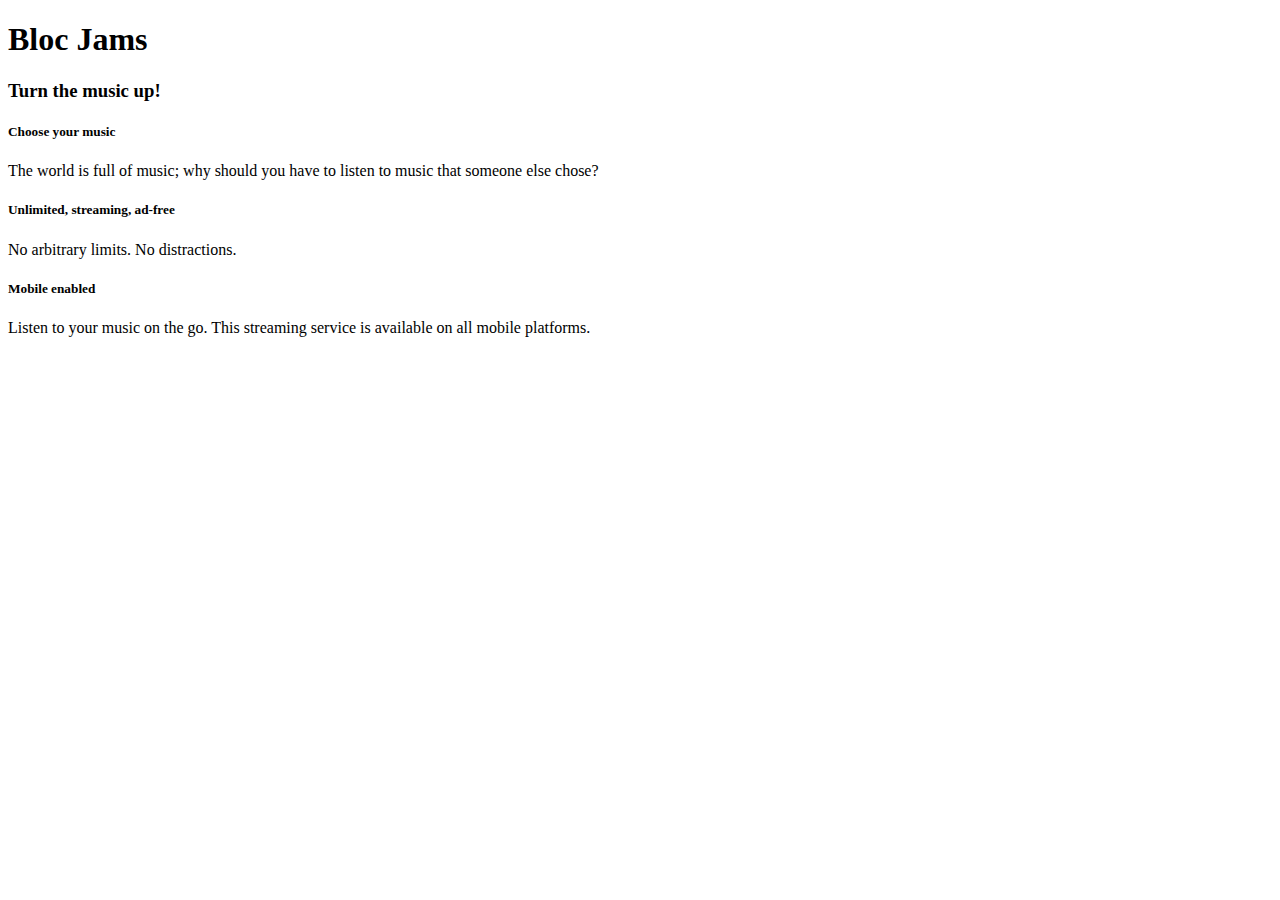
==== index.html @ f4cc6b8f "Assignment 2 basic html completed" ====
<!DOCTYPE html>

<html>
     <head>
       <title>Bloc Jams</title>
     </head>
     <body>
          <nav> <!-- navigation bar -->
          </nav>

          <section> <!-- hero content -->
            <h1>Bloc Jams</h1>
            <h3>Turn the music up!</h3>
          </section>

          <section> <!-- selling points -->
              <div>
                  <h5>Choose your music</h5>
                  <p>The world is full of music; why should you have to listen to music that someone else chose?</p>
              </div>
              <div>
                  <h5>Unlimited, streaming, ad-free</h5>
                  <p>No arbitrary limits. No distractions.</p>
              </div>
              <div>
                  <h5>Mobile enabled</h5>
                  <p>Listen to your music on the go. This streaming service is available on all mobile platforms.</p>
              </div>
          </section>
     </body>
</html>
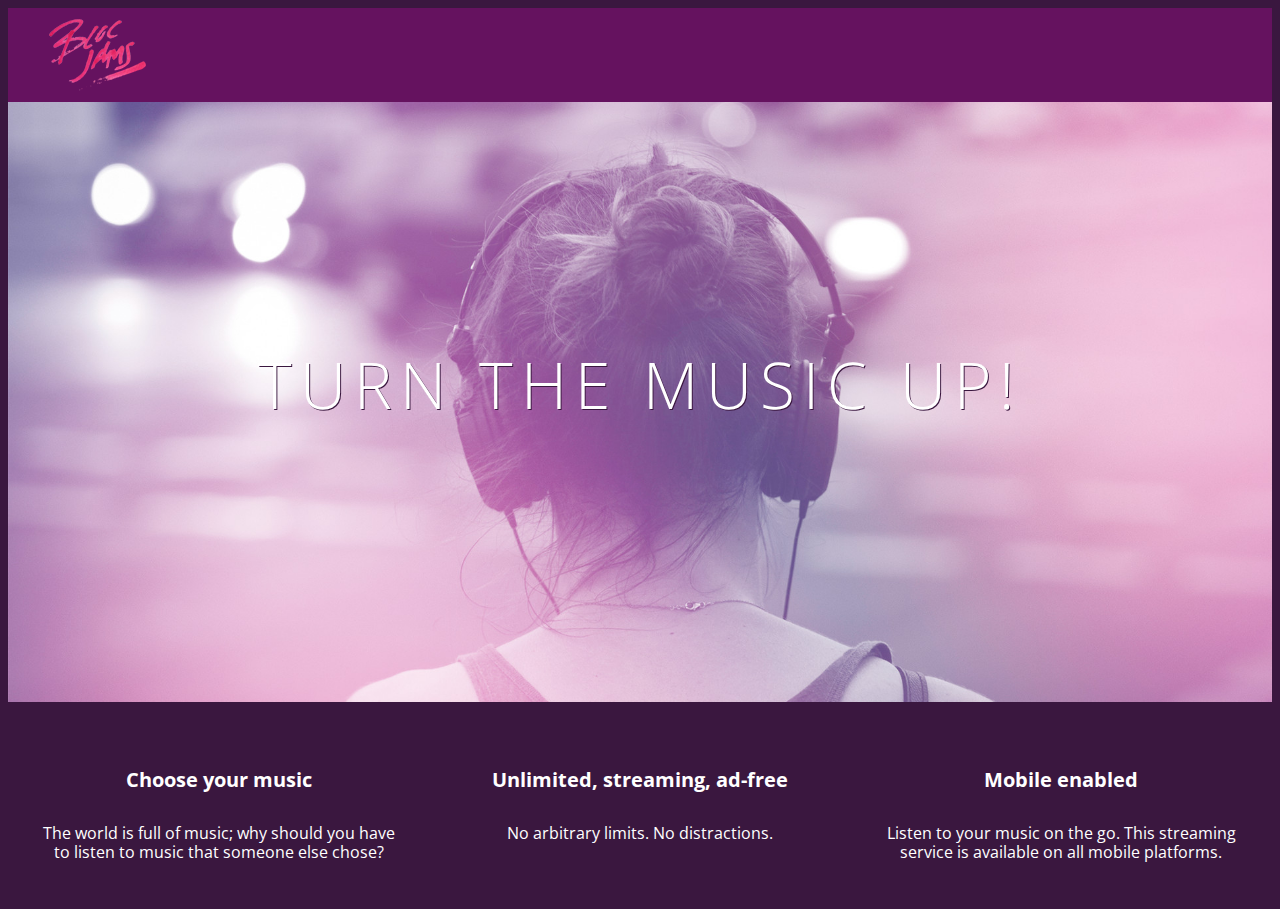
==== commit 6d200f39: "Checkpoint-3-completed" ====
--- a/index.html
+++ b/index.html
@@ -3,28 +3,35 @@
 <html>
      <head>
        <title>Bloc Jams</title>
+       <link rel="stylesheet" type="text/css" href="http://fonts.googleapis.com/css?family=Open+Sans:400,800,600,700,300">
+       <link rel="stylesheet" type="text/css" href="http://code.ionicframework.com/ionicons/2.0.1/css/ionicons.min.css">
+       <link rel="stylesheet" type="text/css" href="styles/normalize.css">
+       <link rel="stylesheet" type="text/css" href="styles/main.css">
      </head>
-     <body>
-          <nav> <!-- navigation bar -->
+     <body class="landing">
+          <nav class="navbar"> <!-- navigation bar -->
+            <img src="assets/images/bloc_jams_logo.png" alt="bloc jams logo" class="logo">
           </nav>
 
-          <section> <!-- hero content -->
-            <h1>Bloc Jams</h1>
-            <h3>Turn the music up!</h3>
+          <section class="hero-content"> <!-- hero content -->
+            <h1 class="hero-title">Turn the music up!</h1>
           </section>
 
-          <section> <!-- selling points -->
-              <div>
-                  <h5>Choose your music</h5>
-                  <p>The world is full of music; why should you have to listen to music that someone else chose?</p>
+          <section class="selling-points"> <!-- selling points -->
+              <div class="point">
+                  <span class="ion-music-note"></span>
+                  <h5 class="point-title">Choose your music</h5>
+                  <p class="point-description">The world is full of music; why should you have to listen to music that someone else chose?</p>
               </div>
-              <div>
-                  <h5>Unlimited, streaming, ad-free</h5>
-                  <p>No arbitrary limits. No distractions.</p>
+              <div class="point">
+                  <span class="ion-radio-waves"></span>
+                  <h5 class="point-title">Unlimited, streaming, ad-free</h5>
+                  <p class="point-description">No arbitrary limits. No distractions.</p>
               </div>
-              <div>
-                  <h5>Mobile enabled</h5>
-                  <p>Listen to your music on the go. This streaming service is available on all mobile platforms.</p>
+              <div class="point">
+                  <span class="ion-iphone"></span>
+                  <h5 class="point-title">Mobile enabled</h5>
+                  <p class="point-description">Listen to your music on the go. This streaming service is available on all mobile platforms.</p>
               </div>
           </section>
      </body>
--- a/styles/main.css
+++ b/styles/main.css
@@ -0,0 +1,77 @@
+html {
+  height:100%; /* makes sure our HTML takes up 100% of the browser window */
+  font-size:100%;
+}
+
+body {
+  font-family: 'Open Sans';  /* sets our font to the "Open Sans" typeface */
+  color: white;              /* sets the text color to white */
+  min-height: 100%;          /* says the height of the body must be, at minimum, 100% of the window */
+}
+
+body.landing {
+  background-color: rgb(58,23,63);  /* sets the background color to an RGB value (see below) */
+}
+
+.navbar {
+  padding: 0.5rem;
+  background-color: rgb(101,18,95);
+}
+
+.navbar .logo {
+  position: relative;
+  left: 2rem;
+}
+
+.hero-content {
+  position: relative;
+  min-height: 600px;
+  background-image: url(../assets/images/bloc_jams_bg.jpg);
+  background-repeat: no-repeat;
+  background-position: center center;
+  background-size: cover;
+}
+
+.hero-content .hero-title {
+  position: absolute;
+  top: 40%;
+  -webkit-transform: translateY(-50%);
+  -moz-transform: translateY(-50%);
+  -ms-transform: translateY(-50%);
+  transform: translateY(-50%);
+  width: 100%;
+  text-align: center;
+  font-size: 4rem;
+  font-weight: 300;
+  text-transform: uppercase;
+  letter-spacing: 0.5rem;
+  text-shadow: 1px 1px 0px rgb(58,23,63);
+}
+
+.selling-points {
+  position: relative;
+  display: table;
+  width: 100%;
+  -webkit-box-sizing: border-box;
+  -moz-box-sizing: border-box;
+  box-sizing: border-box;
+}
+
+.point {
+     display: table-cell;
+     position: relative;
+     width: 33.3%;
+     padding: 2rem;
+     text-align: center;
+ }
+
+ .point .point-title {
+     font-size: 1.25rem;
+ }
+ 
+ .ion-music-note,
+ .ion-radio-waves,
+ .ion-iphone {
+     color: rgb(233,50,117);
+     font-size: 5rem;
+ }
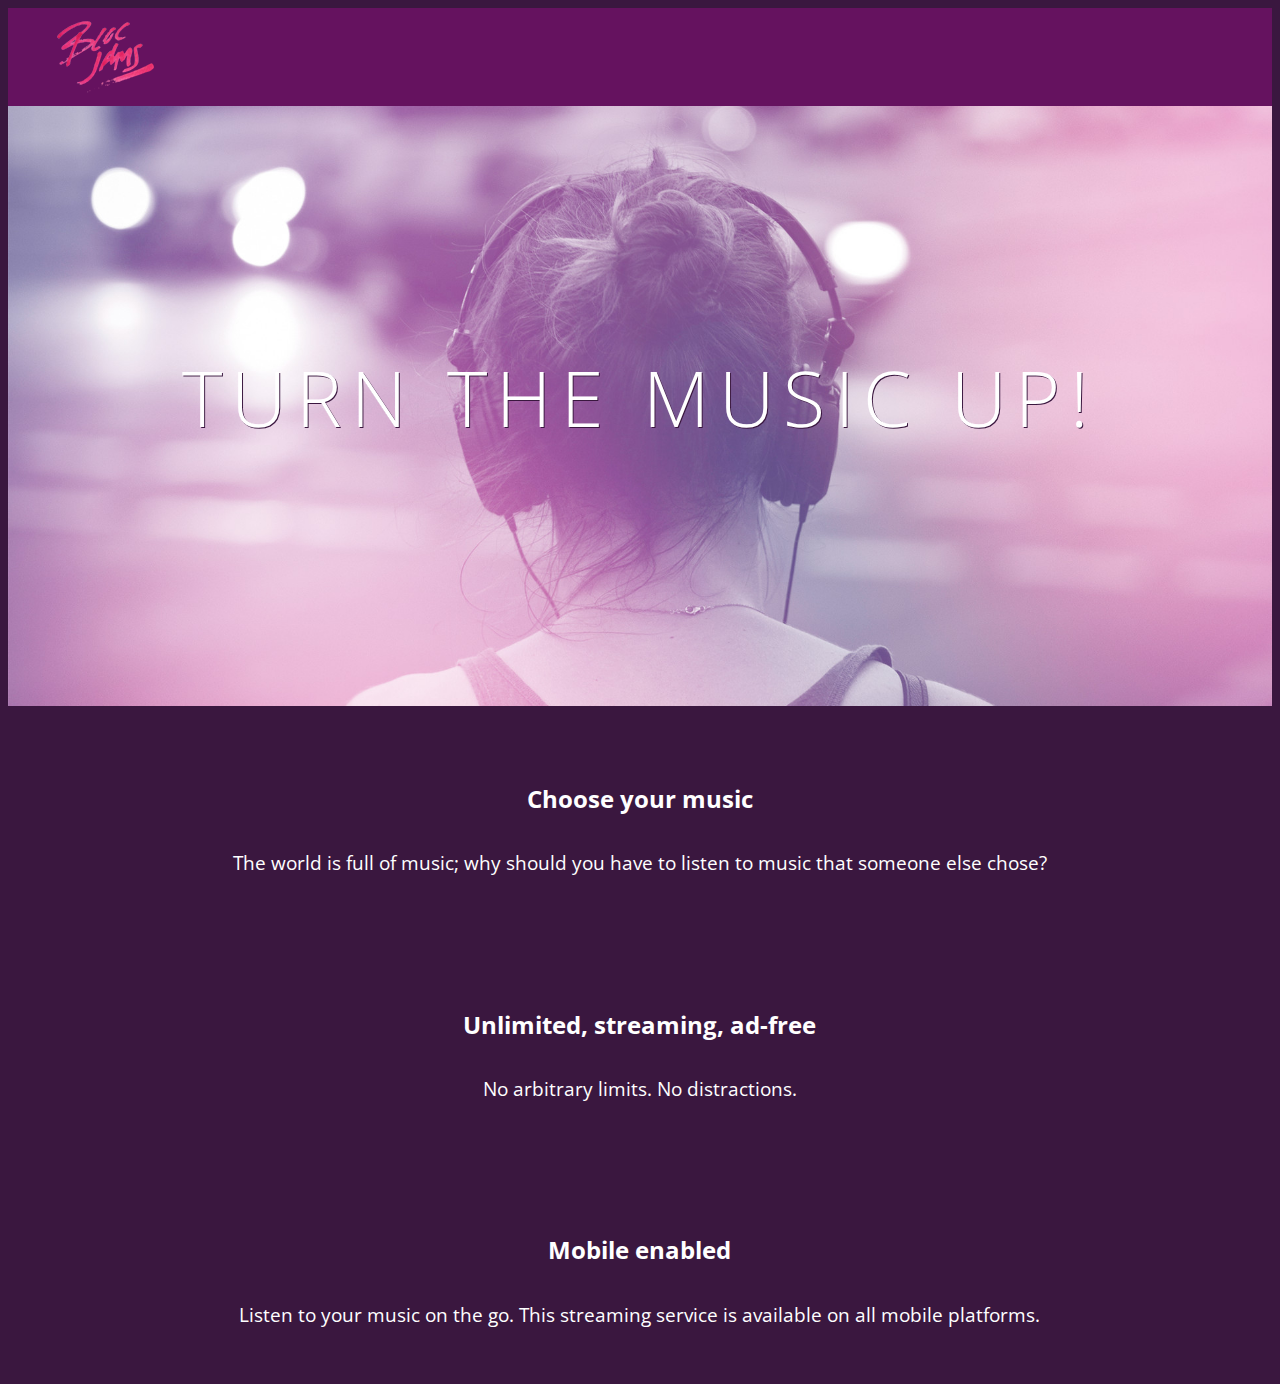
==== commit 24d9854f: "checkpoint-4-completed" ====
--- a/index.html
+++ b/index.html
@@ -3,10 +3,12 @@
 <html>
      <head>
        <title>Bloc Jams</title>
+       <meta name="viewport" content="width=device-width, initial-scale=1">
        <link rel="stylesheet" type="text/css" href="http://fonts.googleapis.com/css?family=Open+Sans:400,800,600,700,300">
        <link rel="stylesheet" type="text/css" href="http://code.ionicframework.com/ionicons/2.0.1/css/ionicons.min.css">
        <link rel="stylesheet" type="text/css" href="styles/normalize.css">
        <link rel="stylesheet" type="text/css" href="styles/main.css">
+       <link rel="stylesheet" type="text/css" href="styles/landing.css">
      </head>
      <body class="landing">
           <nav class="navbar"> <!-- navigation bar -->
@@ -17,18 +19,18 @@
             <h1 class="hero-title">Turn the music up!</h1>
           </section>
 
-          <section class="selling-points"> <!-- selling points -->
-              <div class="point">
+          <section class="selling-points container"> <!-- selling points -->
+              <div class="point column third">
                   <span class="ion-music-note"></span>
                   <h5 class="point-title">Choose your music</h5>
                   <p class="point-description">The world is full of music; why should you have to listen to music that someone else chose?</p>
               </div>
-              <div class="point">
+              <div class="point column third">
                   <span class="ion-radio-waves"></span>
                   <h5 class="point-title">Unlimited, streaming, ad-free</h5>
                   <p class="point-description">No arbitrary limits. No distractions.</p>
               </div>
-              <div class="point">
+              <div class="point column third">
                   <span class="ion-iphone"></span>
                   <h5 class="point-title">Mobile enabled</h5>
                   <p class="point-description">Listen to your music on the go. This streaming service is available on all mobile platforms.</p>
--- a/styles/main.css
+++ b/styles/main.css
@@ -1,3 +1,9 @@
+*, *::before, *::after {
+  -moz-box-sizing: border-box;
+  -webkit-box-sizing: border-box;
+  box-sizing: border-box;
+}
+
 html {
   height:100%; /* makes sure our HTML takes up 100% of the browser window */
   font-size:100%;
@@ -7,10 +13,6 @@
   font-family: 'Open Sans';  /* sets our font to the "Open Sans" typeface */
   color: white;              /* sets the text color to white */
   min-height: 100%;          /* says the height of the body must be, at minimum, 100% of the window */
-}
-
-body.landing {
-  background-color: rgb(58,23,63);  /* sets the background color to an RGB value (see below) */
 }
 
 .navbar {
@@ -23,55 +25,30 @@
   left: 2rem;
 }
 
-.hero-content {
-  position: relative;
-  min-height: 600px;
-  background-image: url(../assets/images/bloc_jams_bg.jpg);
-  background-repeat: no-repeat;
-  background-position: center center;
-  background-size: cover;
+.container {
+  margin: 0 auto;
+  max-width: 64rem;
 }
 
-.hero-content .hero-title {
-  position: absolute;
-  top: 40%;
-  -webkit-transform: translateY(-50%);
-  -moz-transform: translateY(-50%);
-  -ms-transform: translateY(-50%);
-  transform: translateY(-50%);
-  width: 100%;
-  text-align: center;
-  font-size: 4rem;
-  font-weight: 300;
-  text-transform: uppercase;
-  letter-spacing: 0.5rem;
-  text-shadow: 1px 1px 0px rgb(58,23,63);
+/* Medium and small screens (640px) */
+@media (min-widt: 640px) {
+  html { font-size: 112%; }
+
+  .column {
+    float: left;
+    padding-left: 1rem;
+    padding-right: 1rem;
+  }
+
+  .column.full { width: 100%; }
+  .column.two-thirds { width: 66.7%; }
+  .column.half { width: 50%; }
+  .column.third { width: 33.3%; }
+  .column.fourth { width: 25%; }
+  .column.flow-opposite { float: right; }
 }
 
-.selling-points {
-  position: relative;
-  display: table;
-  width: 100%;
-  -webkit-box-sizing: border-box;
-  -moz-box-sizing: border-box;
-  box-sizing: border-box;
+/* Large screens (1024px) */
+@media (min-width: 1024px) {
+  html { font-size: 120%; }
 }
-
-.point {
-     display: table-cell;
-     position: relative;
-     width: 33.3%;
-     padding: 2rem;
-     text-align: center;
- }
-
- .point .point-title {
-     font-size: 1.25rem;
- }
- 
- .ion-music-note,
- .ion-radio-waves,
- .ion-iphone {
-     color: rgb(233,50,117);
-     font-size: 5rem;
- }
--- a/styles/landing.css
+++ b/styles/landing.css
@@ -0,0 +1,48 @@
+body.landing {
+  background-color: rgb(58,23,63);  /* sets the background color to an RGB value (see below) */
+}
+
+.hero-content {
+  position: relative;
+  min-height: 600px;
+  background-image: url(../assets/images/bloc_jams_bg.jpg);
+  background-repeat: no-repeat;
+  background-position: center center;
+  background-size: cover;
+}
+
+.hero-content .hero-title {
+  position: absolute;
+  top: 40%;
+  -webkit-transform: translateY(-50%);
+  -moz-transform: translateY(-50%);
+  transform: translateY(-50%);
+  width: 100%;
+  text-align: center;
+  font-size: 4rem;
+  font-weight: 300;
+  text-transform: uppercase;
+  letter-spacing: 0.5rem;
+  text-shadow: 1px 1px 0px rgb(58,23,63);
+}
+
+.selling-points {
+  position: relative;
+}
+
+.point {
+     position: relative;
+     padding: 2rem;
+     text-align: center;
+ }
+
+ .point .point-title {
+     font-size: 1.25rem;
+ }
+
+ .ion-music-note,
+ .ion-radio-waves,
+ .ion-iphone {
+     color: rgb(233,50,117);
+     font-size: 5rem;
+ }
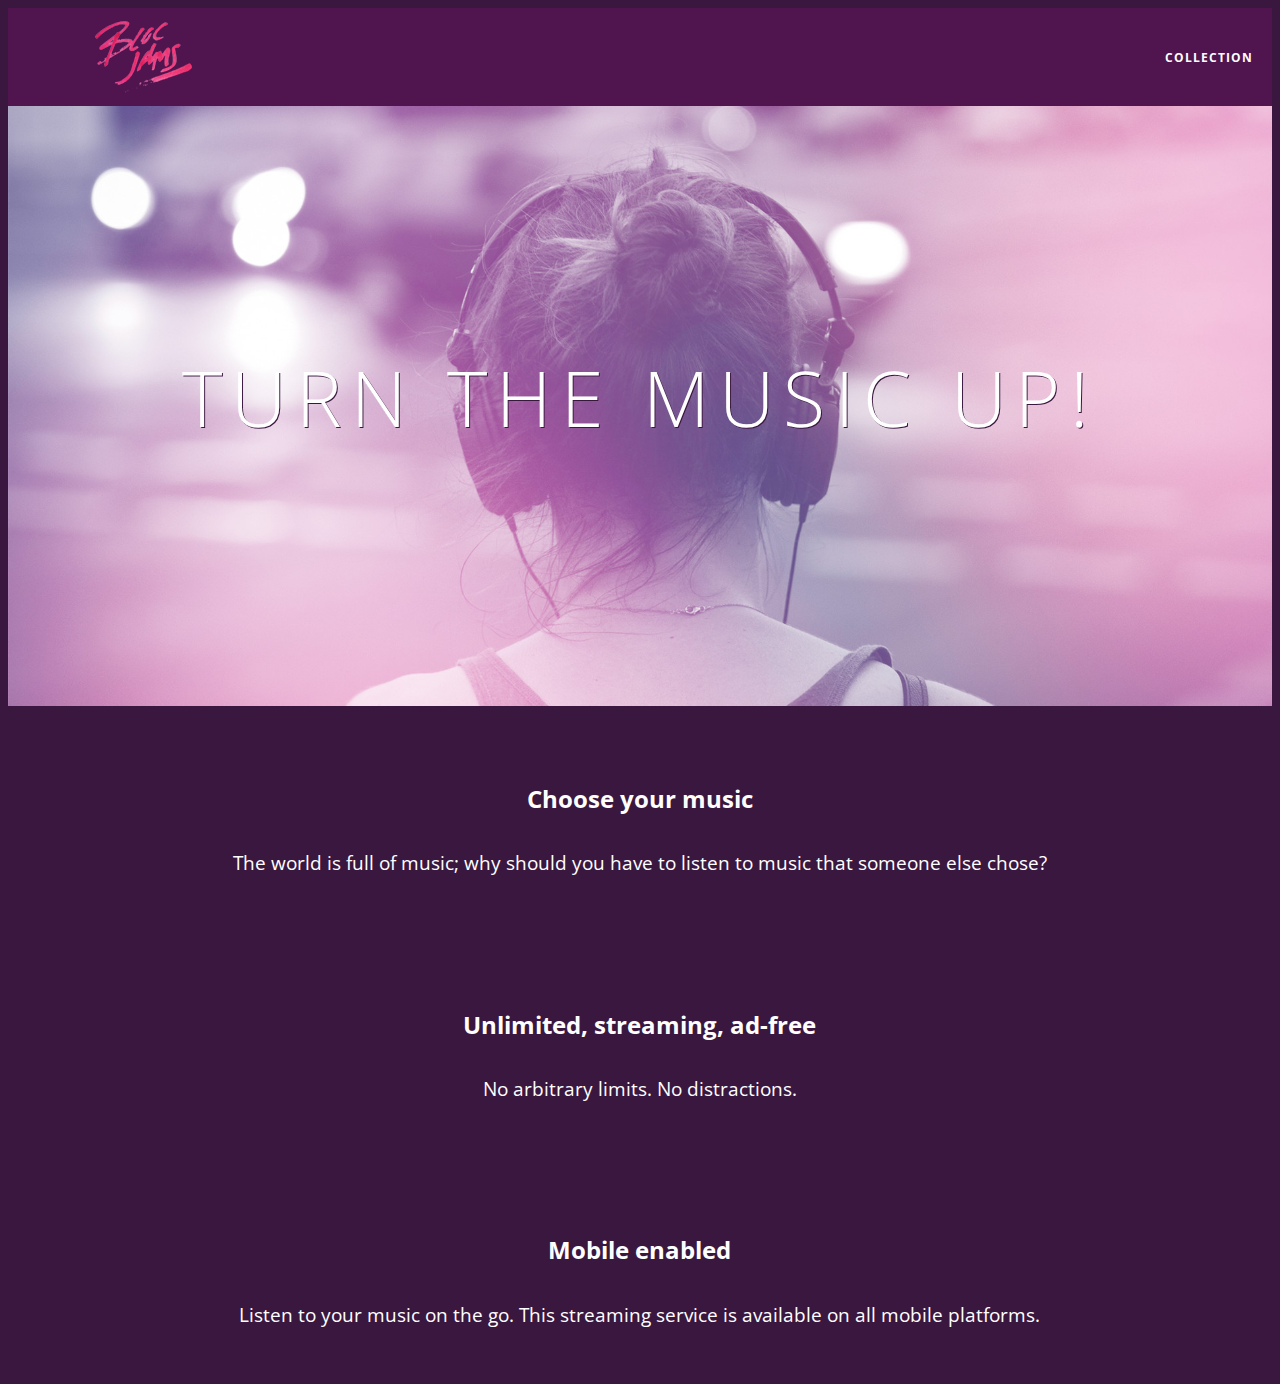
==== commit 78e43e62: "checkpoint-5-completed" ====
--- a/index.html
+++ b/index.html
@@ -10,16 +10,23 @@
        <link rel="stylesheet" type="text/css" href="styles/main.css">
        <link rel="stylesheet" type="text/css" href="styles/landing.css">
      </head>
+
      <body class="landing">
-          <nav class="navbar"> <!-- navigation bar -->
-            <img src="assets/images/bloc_jams_logo.png" alt="bloc jams logo" class="logo">
+
+          <nav class="navbar">
+            <a href="index.html" class="logo"> <!-- navigation bar -->
+              <img src="assets/images/bloc_jams_logo.png" alt="bloc jams logo" class="logo">
+            </a>
+            <div class="links-container">
+              <a href="collection.html" class="navbar-link">collection</a>
+            </div>
           </nav>
 
           <section class="hero-content"> <!-- hero content -->
             <h1 class="hero-title">Turn the music up!</h1>
           </section>
 
-          <section class="selling-points container"> <!-- selling points -->
+          <section class="selling-points container clearfix"> <!-- selling points -->
               <div class="point column third">
                   <span class="ion-music-note"></span>
                   <h5 class="point-title">Choose your music</h5>
@@ -36,5 +43,6 @@
                   <p class="point-description">Listen to your music on the go. This streaming service is available on all mobile platforms.</p>
               </div>
           </section>
+
      </body>
 </html>
--- a/styles/main.css
+++ b/styles/main.css
@@ -16,13 +16,52 @@
 }
 
 .navbar {
+  position: relative;
   padding: 0.5rem;
-  background-color: rgb(101,18,95);
+  /* #1 */
+  background-color: rgb(101,18,95,0.5);
+  /* #2 */
+  z-index: 1;
 }
 
 .navbar .logo {
   position: relative;
   left: 2rem;
+  cursor: pointer;  /* produces the finger-pointer icon when you hover over the logo */
+}
+
+.navbar .links-container {
+  display: table;
+  position: absolute;
+  top: 0;
+  right: 0;
+  height: 100px;
+  color: white;
+  /* #3 */
+  text-decoration: none;
+}
+
+.links-container .navbar-link {
+  display: table-cell;
+  position: relative;
+  height: 100%;
+  padding-left: 1rem;
+  padding-right: 1rem;
+  /* #4 */
+  vertical-align: middle;
+  color: white;
+  font-size: 0.625rem;
+  letter-spacing: 0.05rem;
+  font-weight: 700;
+  text-transform: uppercase;
+  /* #3 */
+  text-decoration: none;
+  cursor: pointer;
+}
+
+  /* #5 */
+.links-container .navbar-link:hover {
+  color: rgb(233,50,117);
 }
 
 .container {
@@ -52,3 +91,13 @@
 @media (min-width: 1024px) {
   html { font-size: 120%; }
 }
+
+.clearfix::before, .clearfix::after {
+
+  content: " ";
+  display: table;
+}
+
+.clearfix::after {
+  clear: both;
+}
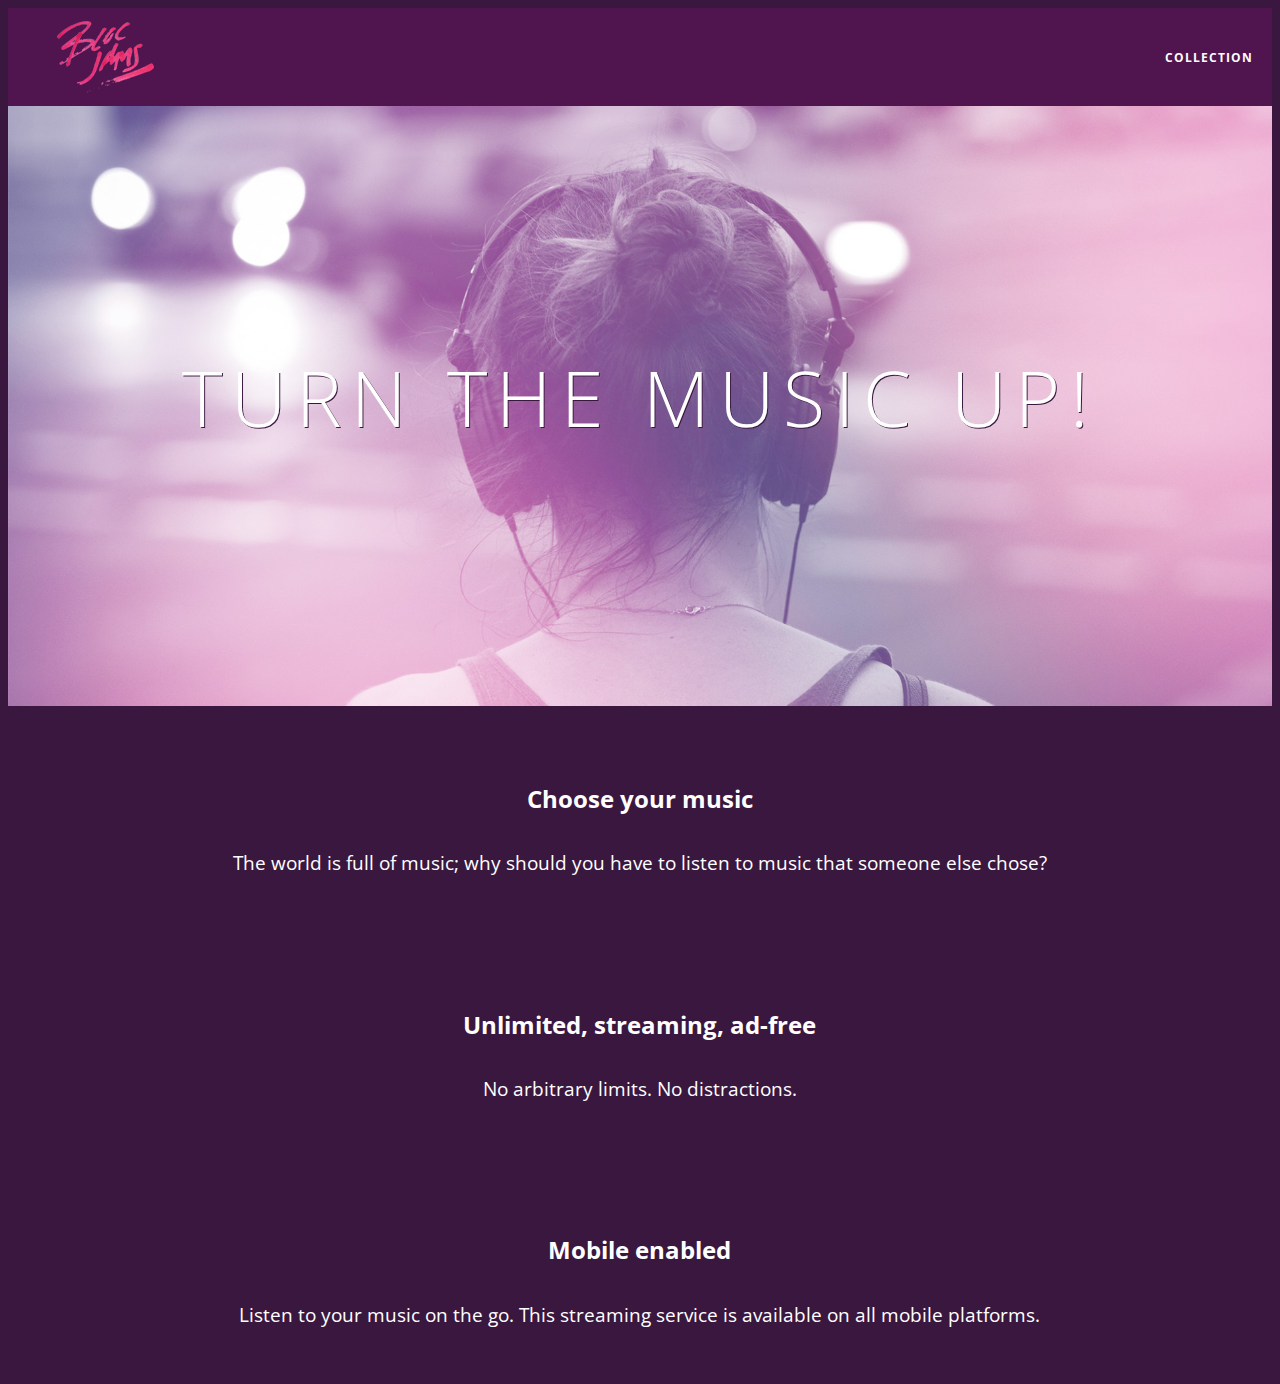
==== commit 2ec2e52d: "fixes to collections (inline table) and album (text align fix)" ====
--- a/index.html
+++ b/index.html
@@ -15,7 +15,7 @@
 
           <nav class="navbar">
             <a href="index.html" class="logo"> <!-- navigation bar -->
-              <img src="assets/images/bloc_jams_logo.png" alt="bloc jams logo" class="logo">
+              <img src="assets/images/bloc_jams_logo.png" alt="bloc jams logo">
             </a>
             <div class="links-container">
               <a href="collection.html" class="navbar-link">collection</a>
--- a/styles/main.css
+++ b/styles/main.css
@@ -1,7 +1,7 @@
 *, *::before, *::after {
-  -moz-box-sizing: border-box;
-  -webkit-box-sizing: border-box;
-  box-sizing: border-box;
+    -moz-box-sizing: border-box;
+    -webkit-box-sizing: border-box;
+    box-sizing: border-box;
 }
 
 html {
@@ -64,13 +64,21 @@
   color: rgb(233,50,117);
 }
 
+.links-container .navbar-link:active {
+  background-color: white;
+}
+
 .container {
   margin: 0 auto;
   max-width: 64rem;
 }
 
+.container.narrow {
+  max-width: 56rem;
+}
+
 /* Medium and small screens (640px) */
-@media (min-widt: 640px) {
+@media (min-widt: 40rem) {
   html { font-size: 112%; }
 
   .column {
@@ -92,8 +100,8 @@
   html { font-size: 120%; }
 }
 
-.clearfix::before, .clearfix::after {
-
+.clearfix::before,
+.clearfix::after {
   content: " ";
   display: table;
 }
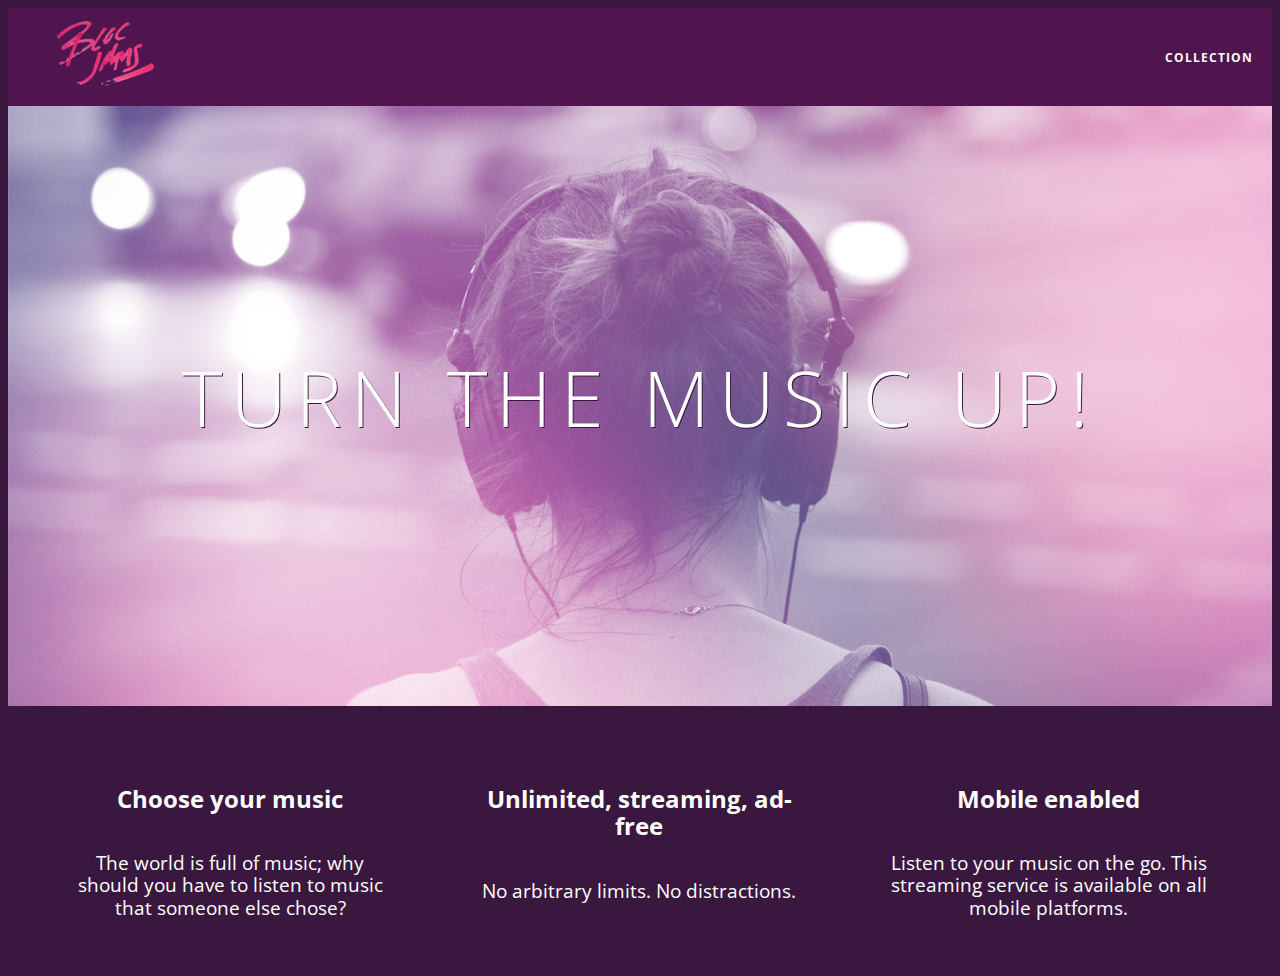
==== commit 212502c4: "checkpoint-8-interfaces" ====
--- a/index.html
+++ b/index.html
@@ -44,5 +44,7 @@
               </div>
           </section>
 
+          <script src="scripts/landing.js"></script>
+
      </body>
 </html>
--- a/styles/main.css
+++ b/styles/main.css
@@ -78,7 +78,7 @@
 }
 
 /* Medium and small screens (640px) */
-@media (min-widt: 40rem) {
+@media (min-width: 40rem) {
   html { font-size: 112%; }
 
   .column {
--- a/styles/landing.css
+++ b/styles/landing.css
@@ -34,6 +34,16 @@
      position: relative;
      padding: 2rem;
      text-align: center;
+     opacity: 0;
+     -webkit-transform: scaleX(0.9) translateY(3rem);
+     -moz-transform: scaleX(0.9) translateY(3rem);
+     transform: scaleX(0.9) translateY(3rem);
+     -webkit-transition: all 0.25s ease-in-out;
+     -moz-transition: all 0.25s ease-in-out;
+     transition: all 0.25s ease-in-out;
+     -webkit-transition-delay: 0.2s;
+     -moz-transition-delay: 0.2s;
+     transition-delay: 0.2s;
  }
 
  .point .point-title {
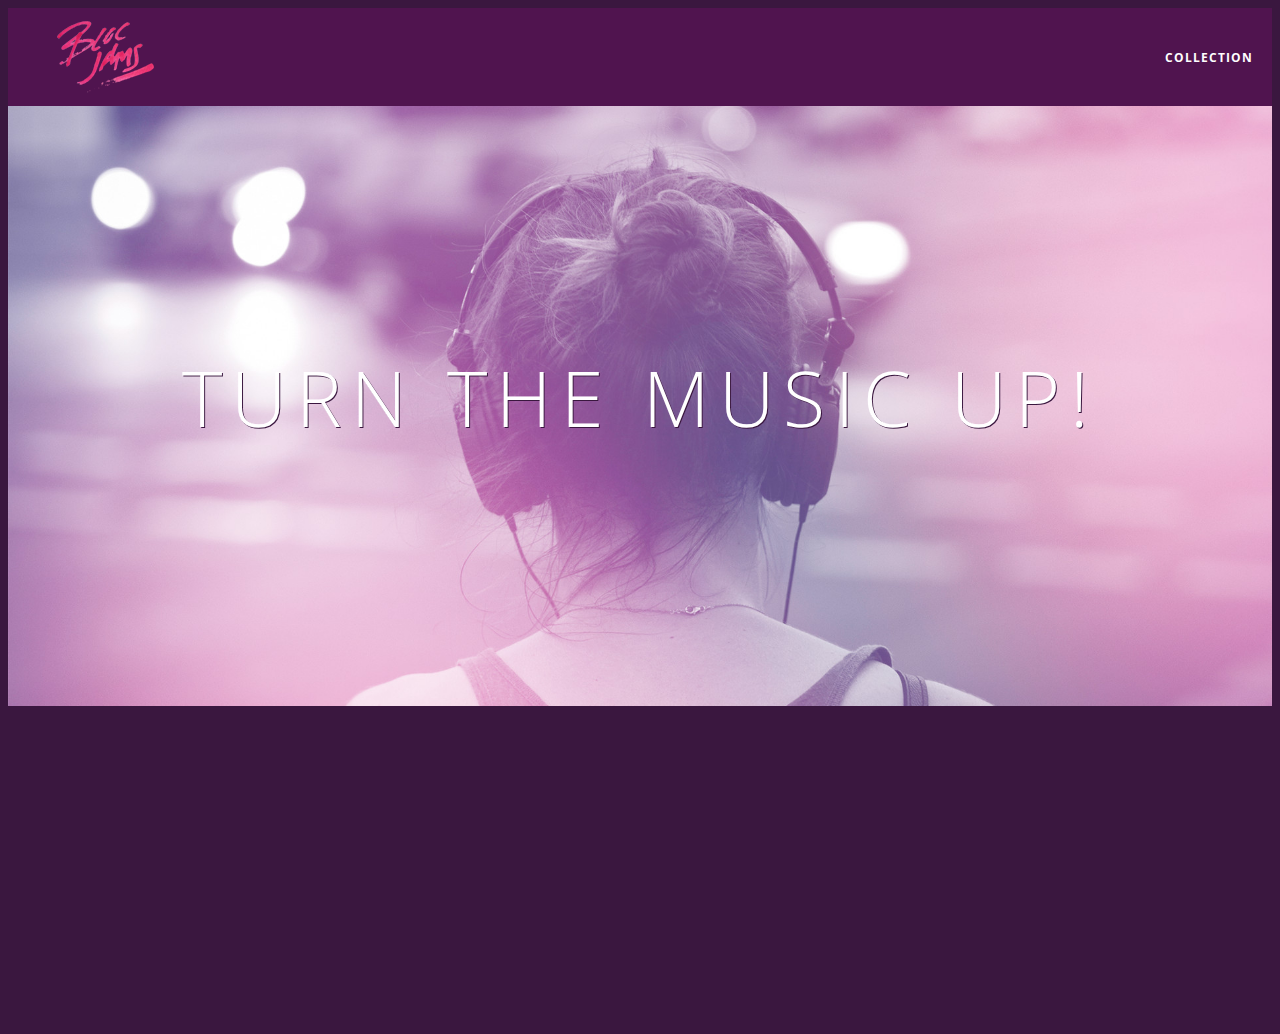
==== commit 97c85ed3: "assignment 9 completed" ====
--- a/index.html
+++ b/index.html
@@ -44,6 +44,7 @@
               </div>
           </section>
 
+          <script src="scripts/utilities.js"></script>
           <script src="scripts/landing.js"></script>
 
      </body>
